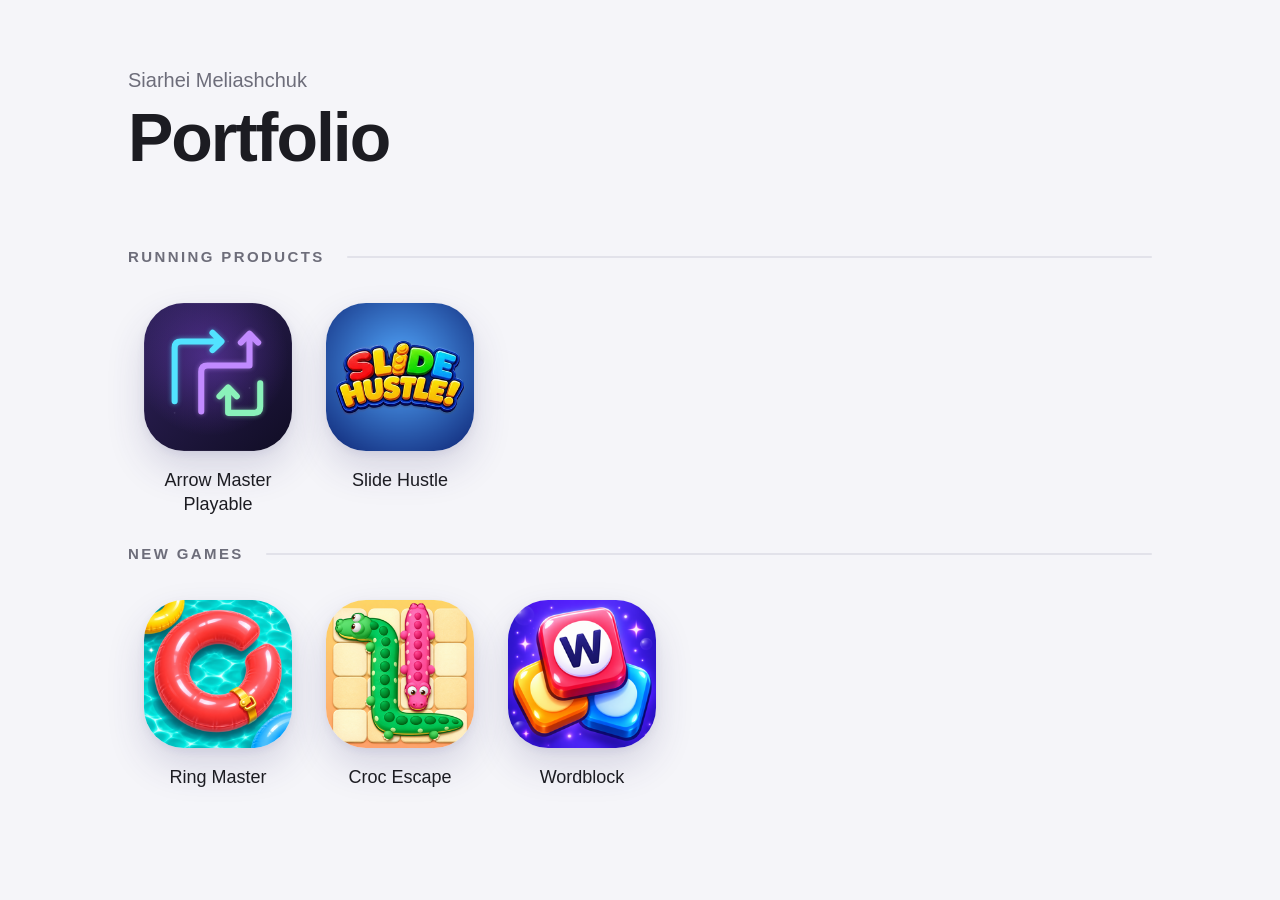
==== index.html @ e77d3eed "Add five games launched from icons Co-Authored-By: Claude Fable 5.2 <noreply@anthropic.com>" ====
<!doctype html>
<html lang="en">
<head>
<meta charset="utf-8">
<meta name="viewport" content="width=device-width, initial-scale=1, viewport-fit=cover">
<meta name="color-scheme" content="light">
<!-- Placeholder content for now: keep out of search engines. Remove once real content is in. -->
<meta name="robots" content="noindex">
<title>Portfolio</title>
<meta name="description" content="Portfolio of Siarhei Meliashchuk.">
<style>
  :root {
    --bg: #f5f5f9;
    --surface: #ffffff;
    --ink: #1c1c22;
    --muted: #6d6d7a;
    --line: #e2e2ea;
    --accent: #5b4bdb;
    --ph: #e9e9f1;
    --shadow: 0 18px 38px rgba(56, 52, 110, .16), 0 3px 8px rgba(56, 52, 110, .08);
    --maxw: 1080px;
  }
  * { box-sizing: border-box; }
  html { scroll-behavior: smooth; }
  body {
    margin: 0; background: var(--bg); color: var(--ink);
    font: 17px/1.6 Inter, -apple-system, BlinkMacSystemFont, "SF Pro Text", "Segoe UI", Roboto, "Helvetica Neue", Arial, sans-serif;
    -webkit-font-smoothing: antialiased;
  }
  a { color: inherit; }
  .wrap { max-width: var(--maxw); margin: 0 auto; padding: 0 28px; }

  /* Header */
  header.top {
    position: sticky; top: 0; z-index: 10;
    background: color-mix(in srgb, var(--bg) 86%, transparent);
    backdrop-filter: blur(12px);
  }
  .top .wrap { display: flex; align-items: center; gap: 22px; height: 64px; }
  .brand { font-weight: 600; text-decoration: none; margin-right: auto; }
  nav { display: flex; gap: 24px; }
  nav a { text-decoration: none; color: var(--muted); font-size: 15px; font-weight: 500; }
  nav a:hover { color: var(--ink); }

  /* Hero */
  .hero { padding-top: 64px; padding-bottom: 28px; }
  .who { margin: 0 0 6px; font-size: 20px; font-weight: 500; color: var(--muted); }
  .eyebrow {
    display: inline-block; font-size: 14px; font-weight: 700; letter-spacing: .14em; text-transform: uppercase;
    color: var(--muted); margin-bottom: 16px;
  }
  h1 { font-size: clamp(40px, 6.4vw, 68px); line-height: 1.05; letter-spacing: -0.03em; margin: 0; font-weight: 700; }
  .lead { font-size: clamp(18px, 2.1vw, 21px); color: var(--muted); max-width: 640px; margin: 0 0 30px; }
  .cta { display: flex; flex-wrap: wrap; gap: 12px; }
  .btn {
    display: inline-block; padding: 12px 22px; border-radius: 999px; text-decoration: none;
    font-weight: 600; font-size: 16px; background: var(--surface);
    box-shadow: 0 1px 3px rgba(56,52,110,.14); transition: transform .15s ease;
  }
  .btn:hover { transform: translateY(-2px); }
  .btn.primary { background: var(--ink); color: #fff; }

  /* Sections: uppercase label with a thin rule */
  section { padding: 44px 0 20px; }
  h2 {
    display: flex; align-items: center; gap: 22px; margin: 0 0 34px;
    font-size: 15px; font-weight: 700; letter-spacing: .16em; text-transform: uppercase; color: var(--muted);
    white-space: nowrap;
  }
  h2::after { content: ""; flex: 1; height: 2px; border-radius: 2px; background: var(--line); }
  .sub { color: var(--muted); margin: -14px 0 30px; max-width: 640px; font-size: 16px; }

  .about { display: grid; grid-template-columns: 200px 1fr; gap: 40px; align-items: start; }
  .photo {
    aspect-ratio: 1; border-radius: 26%; background: linear-gradient(145deg, #dcdcf0, #c9c6ea);
    box-shadow: var(--shadow);
    display: grid; place-items: center; color: #6a66a0; font-size: 14px; font-weight: 500; text-align: center; padding: 12px;
  }
  .about p { margin: 0 0 14px; }
  .facts { display: grid; grid-template-columns: repeat(3, 1fr); gap: 14px; margin-top: 24px; }
  .fact { background: var(--surface); border-radius: 20px; padding: 16px 20px; box-shadow: 0 1px 3px rgba(56,52,110,.10); }
  .fact b { display: block; font-size: 28px; letter-spacing: -0.02em; }
  .fact span { color: var(--muted); font-size: 14px; }

  /* Project icons */
  .apps { display: grid; grid-template-columns: repeat(auto-fill, 180px); gap: 44px 2px; margin-bottom: 26px; }
  .app { display: flex; flex-direction: column; align-items: center; gap: 18px; text-decoration: none; text-align: center; }
  .icon {
    width: 148px; aspect-ratio: 1; border-radius: 27%; box-shadow: var(--shadow);
    display: grid; place-items: center; overflow: hidden;
    color: rgba(255,255,255,.92); font-size: 54px; font-weight: 700;
    transition: transform .2s cubic-bezier(.2,.8,.2,1);
  }
  .icon img { width: 100%; height: 100%; object-fit: cover; display: block; }
  .app:hover .icon { transform: translateY(-5px) scale(1.03); }
  .app .name { font-size: 18px; font-weight: 500; line-height: 1.3; max-width: 180px; }
  .app .note { display: block; font-size: 14px; font-weight: 400; color: var(--muted); margin-top: 2px; }
  .g1 { background: linear-gradient(145deg, #3a2a78, #1b1440); }
  .g2 { background: linear-gradient(145deg, #4f7fe6, #2b3fa6); }
  .g3 { background: linear-gradient(145deg, #45d6c8, #1f9fb0); }
  .g4 { background: linear-gradient(145deg, #ffcf7a, #f29a4b); }
  .g5 { background: linear-gradient(145deg, #7a5cf5, #3d22c9); }

  .skills { display: grid; grid-template-columns: repeat(3, 1fr); gap: 18px; }
  .skills > div { background: var(--surface); border-radius: 22px; padding: 20px 22px; box-shadow: 0 1px 3px rgba(56,52,110,.10); }
  .skills h3 { margin: 0 0 8px; font-size: 17px; font-weight: 600; }
  .skills ul { margin: 0; padding: 0; list-style: none; color: var(--muted); }
  .skills li { padding: 6px 0; }

  .contact .cta { margin-top: 4px; }
  footer { padding: 46px 0 40px; color: var(--muted); font-size: 14px; }

  .ph { border-bottom: 2px dotted #b9b3ee; }

  @media (max-width: 860px) {
    nav { display: none; }
    .wrap { padding: 0 20px; }
    .hero { padding-top: 44px; padding-bottom: 28px; }
    .about { grid-template-columns: 1fr; }
    .photo { max-width: 160px; }
    .skills, .facts { grid-template-columns: 1fr; }
    h2 { font-size: 13px; gap: 14px; margin-bottom: 26px; }
  }
  @media (max-width: 520px) {
    .apps { grid-template-columns: repeat(2, 1fr); gap: 34px 12px; }
    .icon { width: min(132px, 36vw); font-size: 44px; }
    .app .name { font-size: 16px; }
  }
  @media (prefers-reduced-motion: reduce) {
    html { scroll-behavior: auto; }
    .btn, .icon { transition: none; }
  }

  /* Game player (opens over the page) */
  body.playing { overflow: hidden; }
  a:focus-visible, button:focus-visible { outline: 3px solid #8d70ef; outline-offset: 6px; }
  dialog {
    --left: max(12px, env(safe-area-inset-left)); --right: max(12px, env(safe-area-inset-right));
    --top: max(12px, env(safe-area-inset-top)); --bottom: max(12px, env(safe-area-inset-bottom));
    --game-width: min(calc((100dvh - var(--top) - var(--bottom)) * .5625), calc(100vw - var(--left) - var(--right) - 56px), 450px);
    padding: 0; border: 0; background: transparent; color: white; max-width: none; max-height: none; overflow: visible;
    width: calc(var(--game-width) + 56px); margin: auto;
  }
  dialog[open] { display: grid; grid-template-columns: 44px minmax(0, 1fr); gap: 12px; align-items: start; }
  dialog::backdrop { background: #14101fef; backdrop-filter: blur(16px); }
  dialog h2::after { content: none; }
  .visually-hidden { position: absolute; width: 1px; height: 1px; padding: 0; margin: -1px; overflow: hidden; clip-path: inset(50%); white-space: nowrap; }
  .back-button {
    grid-column: 1; grid-row: 1; display: grid; place-items: center; width: 44px; height: 44px; padding: 0; cursor: pointer;
    border: 1px solid #ffffff24; background: #ffffff0c; border-radius: 50%; color: #e3ddec;
  }
  .back-button:hover { background: #ffffff20; }
  .game-viewport {
    grid-column: 2; grid-row: 1; position: relative; width: 100%; min-width: 0; aspect-ratio: 9 / 16;
    background: #120d2b; border-radius: 18px; overflow: hidden; box-shadow: 0 18px 70px #0006; outline: 1px solid #ffffff18;
  }
  .game-viewport iframe { position: absolute; top: 0; left: 0; display: block; width: 450px; height: 800px; border: 0; transform-origin: top left; }
</style>
</head>
<body>

<main id="top">
  <div class="wrap hero">
    <p class="who">Siarhei Meliashchuk</p>
    <h1>Portfolio</h1>
  </div>

  <section id="work">
    <div class="wrap">
      <h2>Running products</h2>
      <div class="apps">
        <a class="app" href="#play/neon-arrow-escape" data-game="neon-arrow-escape" data-title="Arrow Master Playable" aria-label="Play Arrow Master Playable">
          <span class="icon"><img src="assets/neon-arrow-escape.svg" alt="" width="148" height="148"></span>
          <span class="name">Arrow Master Playable</span>
        </a>
        <a class="app" href="#play/slide-hustle" data-game="slide-hustle" data-title="Slide Hustle" aria-label="Play Slide Hustle">
          <span class="icon"><img src="assets/slide-hustle.png" alt="" width="148" height="148"></span>
          <span class="name">Slide Hustle</span>
        </a>
      </div>
    </div>
    <div class="wrap">
      <h2>New games</h2>
      <div class="apps">
        <a class="app" href="#play/ring-master" data-game="ring-master" data-title="Ring Master" aria-label="Play Ring Master">
          <span class="icon"><img src="assets/ring-master.png" alt="" width="148" height="148"></span>
          <span class="name">Ring Master</span>
        </a>
        <a class="app" href="#play/croc-escape" data-game="croc-escape" data-title="Croc Escape" aria-label="Play Croc Escape">
          <span class="icon"><img src="assets/croc-escape.png" alt="" width="148" height="148"></span>
          <span class="name">Croc Escape</span>
        </a>
        <a class="app" href="#play/wordblock" data-game="wordblock" data-title="Wordblock" aria-label="Play Wordblock">
          <span class="icon"><img src="assets/wordblock.png" alt="" width="148" height="148"></span>
          <span class="name">Wordblock</span>
        </a>
      </div>
    </div>
  </section>
</main>

<dialog id="player" aria-labelledby="player-title">
  <h2 id="player-title" class="visually-hidden"></h2>
  <div class="game-viewport" id="game-viewport"></div>
  <button id="close-player" class="back-button" type="button" aria-label="Back to portfolio" title="Back to portfolio"><svg viewBox="0 0 24 24" width="22" height="22" fill="none" stroke="currentColor" stroke-width="1.8" stroke-linecap="round" stroke-linejoin="round" aria-hidden="true"><path d="M19 12H5m7-7-7 7 7 7"/></svg></button>
</dialog>

<script>
(function () {
  var player = document.getElementById('player');
  var viewport = document.getElementById('game-viewport');
  var closeButton = document.getElementById('close-player');
  var activeId = null, returnFocus = null;

  // Games are designed for 450x800; scale the frame to the available width.
  function fitGame() {
    var frame = viewport.querySelector('iframe');
    if (frame && player.open) frame.style.transform = 'scale(' + viewport.getBoundingClientRect().width / 450 + ')';
  }
  new ResizeObserver(fitGame).observe(viewport);

  function closePlayer() {
    if (player.open) player.close();
    viewport.replaceChildren();
    activeId = null;
    document.body.classList.remove('playing');
    if (location.hash.indexOf('#play/') === 0) history.replaceState(null, '', location.pathname + location.search);
    if (returnFocus) returnFocus.focus();
  }

  function syncPlayer() {
    var id = location.hash.indexOf('#play/') === 0 ? location.hash.slice(6) : null;
    var link = id && document.querySelector('[data-game="' + CSS.escape(id) + '"]');
    if (!link) { if (player.open) closePlayer(); return; }
    if (activeId === id) return;
    returnFocus = link;
    document.getElementById('player-title').textContent = link.dataset.title;
    var frame = document.createElement('iframe');
    frame.title = link.dataset.title + ' — game';
    frame.src = 'games/' + id + '/';
    frame.allow = 'autoplay; fullscreen';
    frame.addEventListener('load', function () {
      try {
        frame.contentWindow.addEventListener('keydown', function (e) {
          if (e.key === 'Escape') { e.preventDefault(); closePlayer(); }
        });
      } catch (_) {}
    });
    viewport.replaceChildren(frame);
    activeId = id;
    document.body.classList.add('playing');
    if (!player.open) player.showModal();
    fitGame();
    closeButton.focus();
  }

  document.addEventListener('click', function (e) {
    var link = e.target.closest('[data-game]');
    if (!link || e.ctrlKey || e.metaKey || e.shiftKey || e.altKey) return;
    e.preventDefault();
    var hash = '#play/' + link.dataset.game;
    if (location.hash === hash) syncPlayer(); else location.hash = hash;
  });
  closeButton.addEventListener('click', closePlayer);
  player.addEventListener('cancel', function (e) { e.preventDefault(); closePlayer(); });
  player.addEventListener('click', function (e) {
    if (e.target !== player) return;
    var r = player.getBoundingClientRect();
    if (e.clientX < r.left || e.clientX > r.right || e.clientY < r.top || e.clientY > r.bottom) closePlayer();
  });
  window.addEventListener('hashchange', syncPlayer);
  syncPlayer();
})();
</script>

</body>
</html>
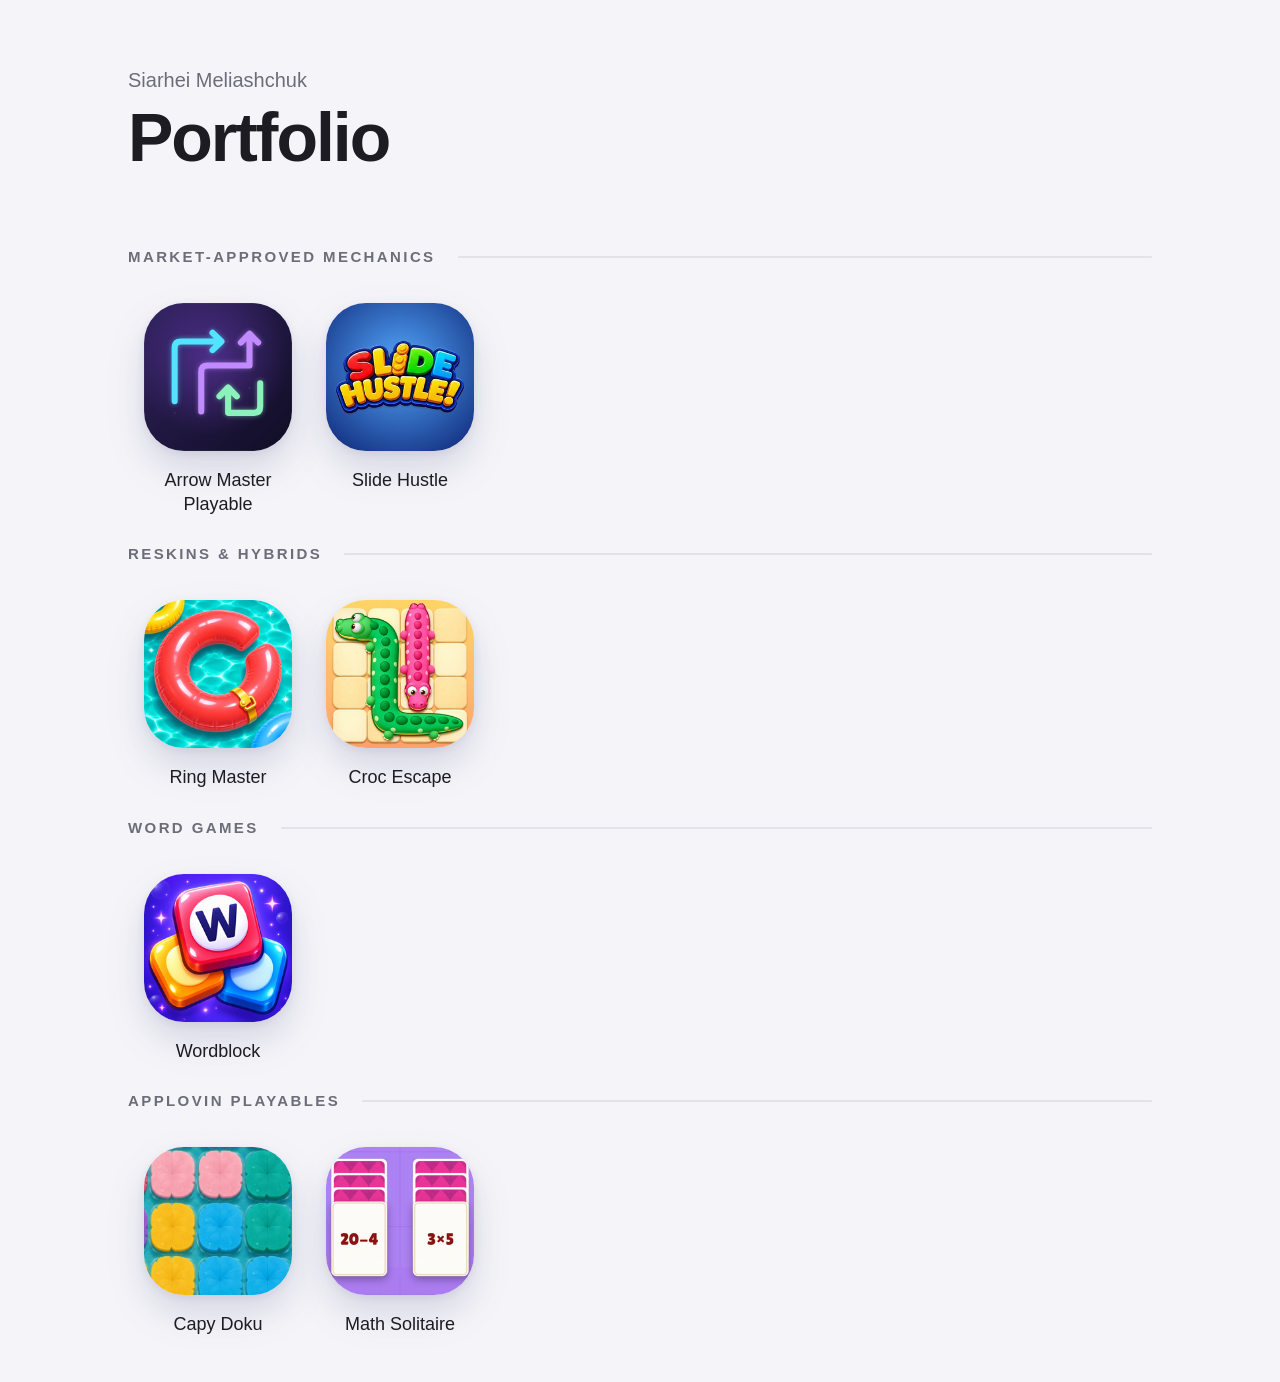
==== commit 00c8b752: "Four blocks; add Capy Doku and Math Solitaire playables Co-Authored-By: Claude Fable 5.2 <noreply@an" ====
--- a/index.html
+++ b/index.html
@@ -167,7 +167,7 @@
 
   <section id="work">
     <div class="wrap">
-      <h2>Running products</h2>
+      <h2>Market-approved mechanics</h2>
       <div class="apps">
         <a class="app" href="#play/neon-arrow-escape" data-game="neon-arrow-escape" data-title="Arrow Master Playable" aria-label="Play Arrow Master Playable">
           <span class="icon"><img src="assets/neon-arrow-escape.svg" alt="" width="148" height="148"></span>
@@ -180,7 +180,7 @@
       </div>
     </div>
     <div class="wrap">
-      <h2>New games</h2>
+      <h2>Reskins &amp; Hybrids</h2>
       <div class="apps">
         <a class="app" href="#play/ring-master" data-game="ring-master" data-title="Ring Master" aria-label="Play Ring Master">
           <span class="icon"><img src="assets/ring-master.png" alt="" width="148" height="148"></span>
@@ -190,9 +190,27 @@
           <span class="icon"><img src="assets/croc-escape.png" alt="" width="148" height="148"></span>
           <span class="name">Croc Escape</span>
         </a>
+      </div>
+    </div>
+    <div class="wrap">
+      <h2>Word Games</h2>
+      <div class="apps">
         <a class="app" href="#play/wordblock" data-game="wordblock" data-title="Wordblock" aria-label="Play Wordblock">
           <span class="icon"><img src="assets/wordblock.png" alt="" width="148" height="148"></span>
           <span class="name">Wordblock</span>
+        </a>
+      </div>
+    </div>
+    <div class="wrap">
+      <h2>Applovin Playables</h2>
+      <div class="apps">
+        <a class="app" href="#play/capy-doku" data-game="capy-doku" data-title="Capy Doku" aria-label="Play Capy Doku">
+          <span class="icon"><img src="assets/capy-doku.png" alt="" width="148" height="148"></span>
+          <span class="name">Capy Doku</span>
+        </a>
+        <a class="app" href="#play/math-solitaire" data-game="math-solitaire" data-title="Math Solitaire" aria-label="Play Math Solitaire">
+          <span class="icon"><img src="assets/math-solitaire.png" alt="" width="148" height="148"></span>
+          <span class="name">Math Solitaire</span>
         </a>
       </div>
     </div>
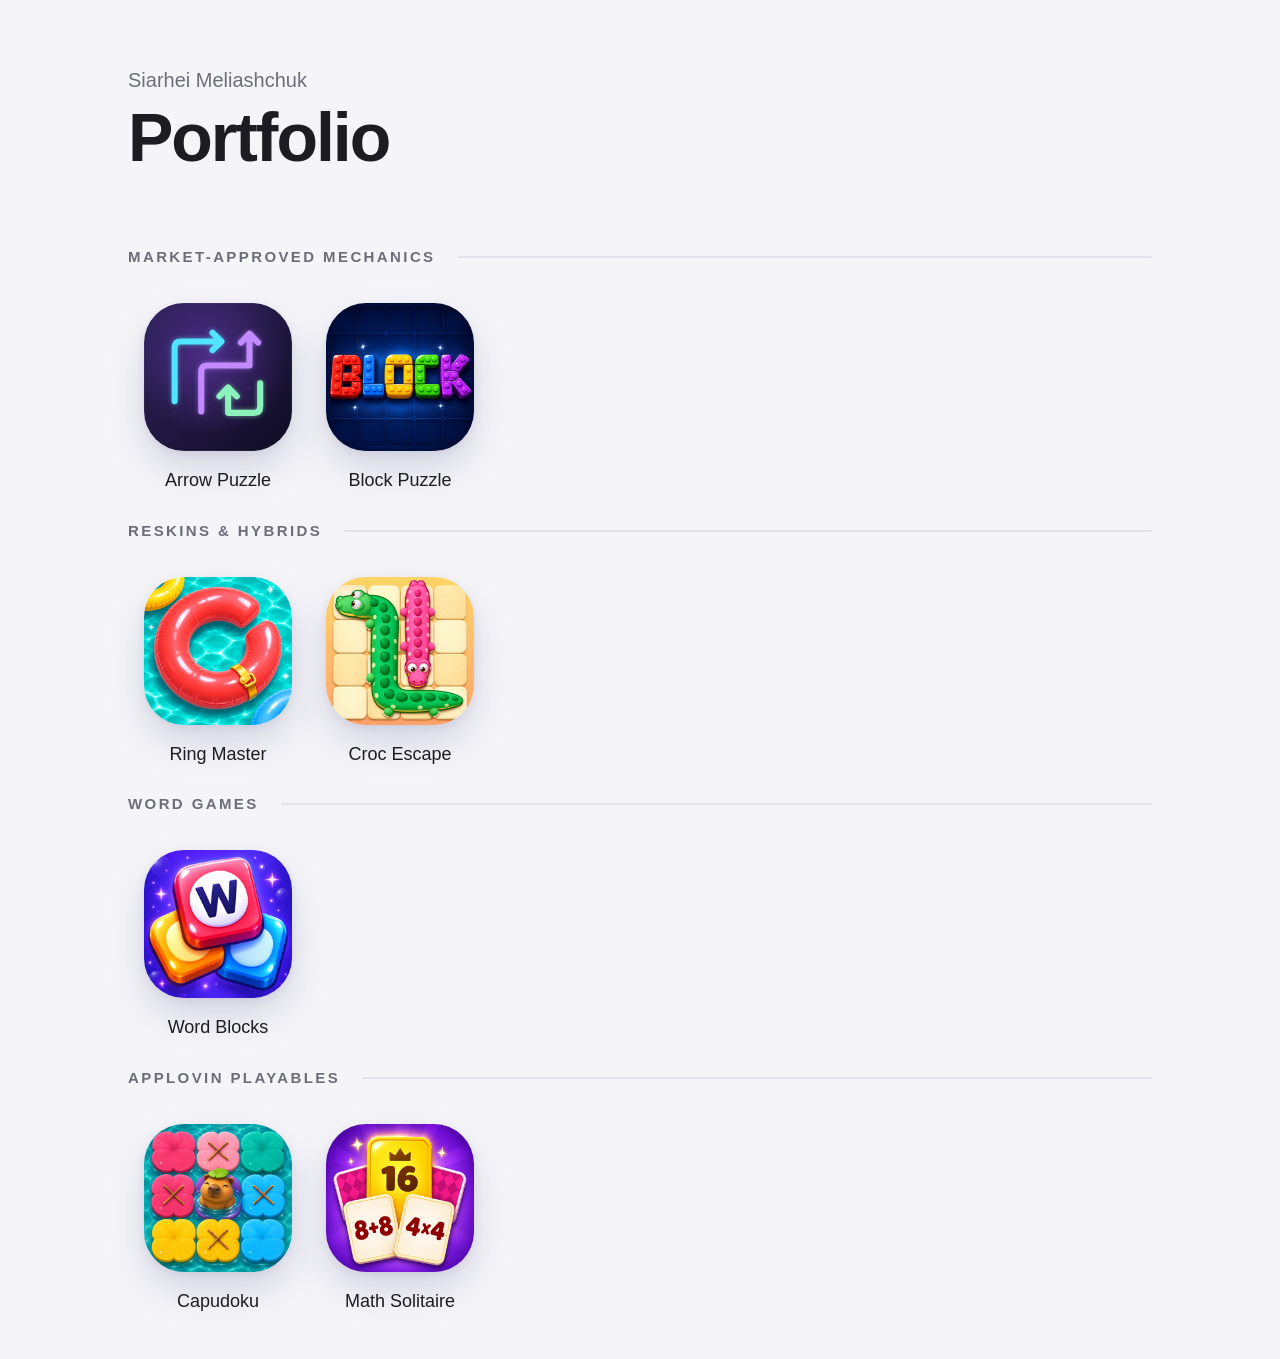
==== commit fb86a936: "Rename games; new icons for Block Puzzle, Capudoku, Math Solitaire Co-Authored-By: Claude Fable 5.2 " ====
--- a/index.html
+++ b/index.html
@@ -169,13 +169,13 @@
     <div class="wrap">
       <h2>Market-approved mechanics</h2>
       <div class="apps">
-        <a class="app" href="#play/neon-arrow-escape" data-game="neon-arrow-escape" data-title="Arrow Master Playable" aria-label="Play Arrow Master Playable">
+        <a class="app" href="#play/neon-arrow-escape" data-game="neon-arrow-escape" data-title="Arrow Puzzle" aria-label="Play Arrow Puzzle">
           <span class="icon"><img src="assets/neon-arrow-escape.svg" alt="" width="148" height="148"></span>
-          <span class="name">Arrow Master Playable</span>
-        </a>
-        <a class="app" href="#play/slide-hustle" data-game="slide-hustle" data-title="Slide Hustle" aria-label="Play Slide Hustle">
-          <span class="icon"><img src="assets/slide-hustle.png" alt="" width="148" height="148"></span>
-          <span class="name">Slide Hustle</span>
+          <span class="name">Arrow Puzzle</span>
+        </a>
+        <a class="app" href="#play/slide-hustle" data-game="slide-hustle" data-title="Block Puzzle" aria-label="Play Block Puzzle">
+          <span class="icon"><img src="assets/slide-hustle.png?v=2" alt="" width="148" height="148"></span>
+          <span class="name">Block Puzzle</span>
         </a>
       </div>
     </div>
@@ -195,21 +195,21 @@
     <div class="wrap">
       <h2>Word Games</h2>
       <div class="apps">
-        <a class="app" href="#play/wordblock" data-game="wordblock" data-title="Wordblock" aria-label="Play Wordblock">
+        <a class="app" href="#play/wordblock" data-game="wordblock" data-title="Word Blocks" aria-label="Play Word Blocks">
           <span class="icon"><img src="assets/wordblock.png" alt="" width="148" height="148"></span>
-          <span class="name">Wordblock</span>
+          <span class="name">Word Blocks</span>
         </a>
       </div>
     </div>
     <div class="wrap">
       <h2>Applovin Playables</h2>
       <div class="apps">
-        <a class="app" href="#play/capy-doku" data-game="capy-doku" data-title="Capy Doku" aria-label="Play Capy Doku">
-          <span class="icon"><img src="assets/capy-doku.png" alt="" width="148" height="148"></span>
-          <span class="name">Capy Doku</span>
+        <a class="app" href="#play/capy-doku" data-game="capy-doku" data-title="Capudoku" aria-label="Play Capudoku">
+          <span class="icon"><img src="assets/capy-doku.png?v=2" alt="" width="148" height="148"></span>
+          <span class="name">Capudoku</span>
         </a>
         <a class="app" href="#play/math-solitaire" data-game="math-solitaire" data-title="Math Solitaire" aria-label="Play Math Solitaire">
-          <span class="icon"><img src="assets/math-solitaire.png" alt="" width="148" height="148"></span>
+          <span class="icon"><img src="assets/math-solitaire.png?v=2" alt="" width="148" height="148"></span>
           <span class="name">Math Solitaire</span>
         </a>
       </div>
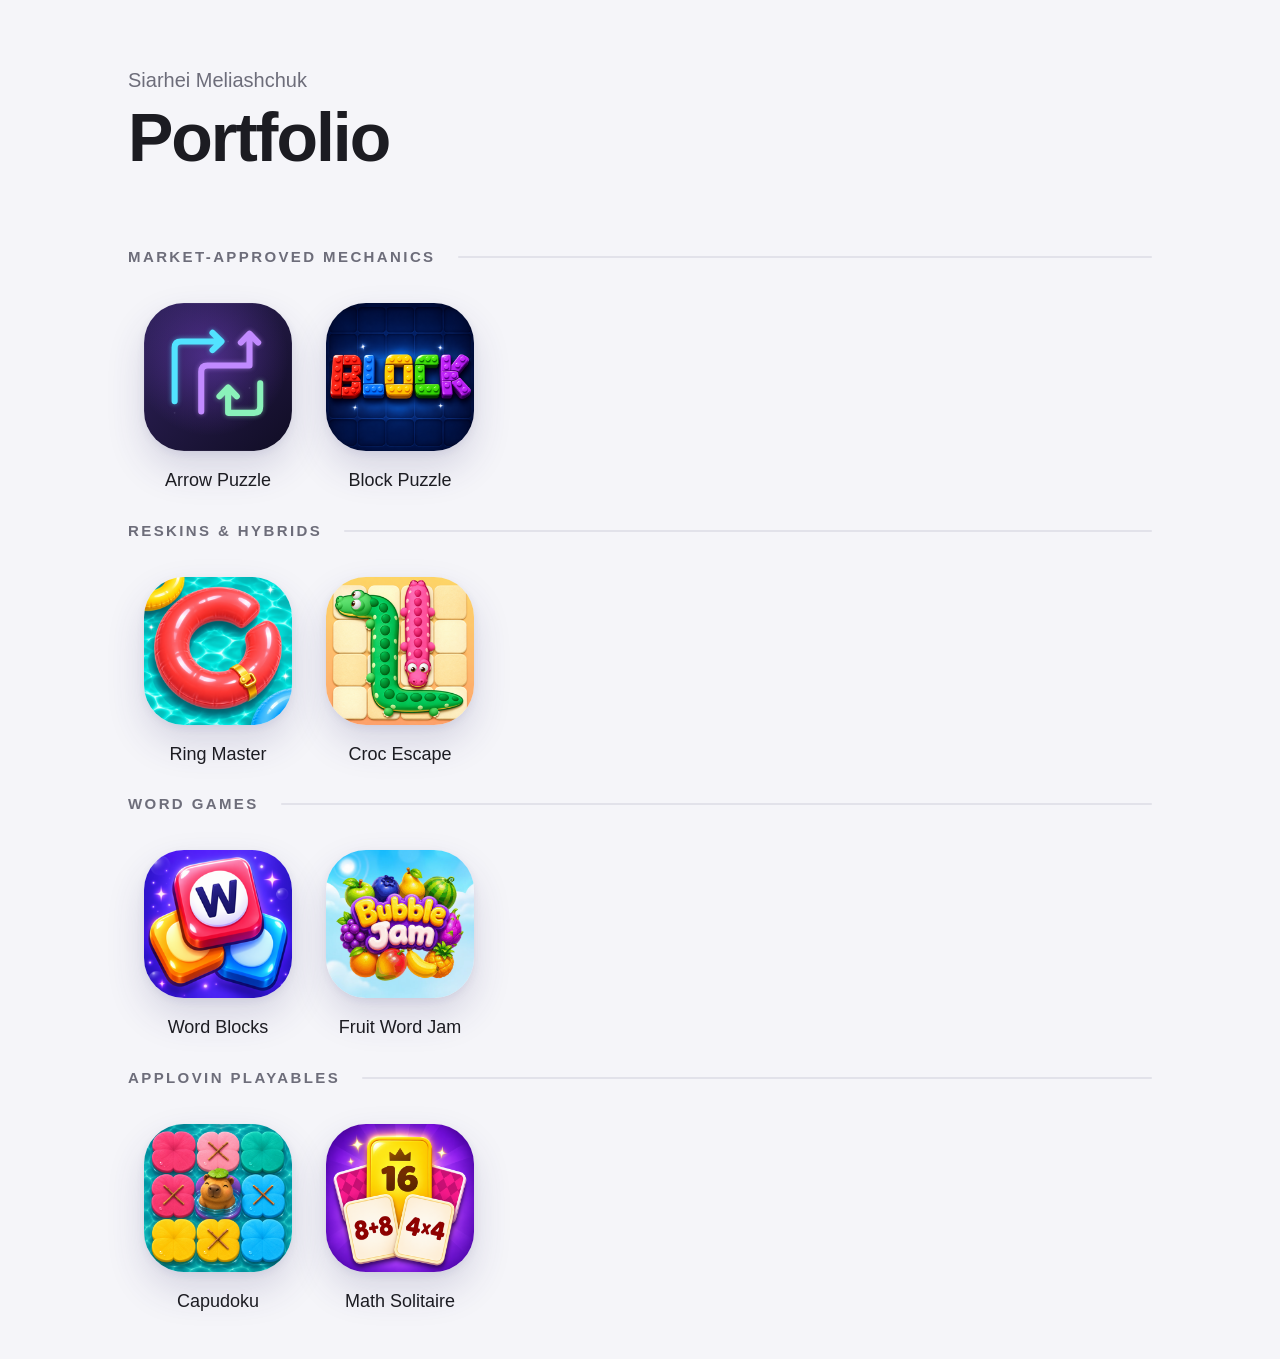
==== commit 9e9c96cd: "Add Fruit Word Jam to Word Games Co-Authored-By: Claude Fable 5.2 <noreply@anthropic.com>" ====
--- a/index.html
+++ b/index.html
@@ -198,6 +198,10 @@
         <a class="app" href="#play/wordblock" data-game="wordblock" data-title="Word Blocks" aria-label="Play Word Blocks">
           <span class="icon"><img src="assets/wordblock.png" alt="" width="148" height="148"></span>
           <span class="name">Word Blocks</span>
+        </a>
+        <a class="app" href="#play/fruit-word-jam" data-game="fruit-word-jam" data-title="Fruit Word Jam" aria-label="Play Fruit Word Jam">
+          <span class="icon"><img src="assets/fruit-word-jam.png" alt="" width="148" height="148"></span>
+          <span class="name">Fruit Word Jam</span>
         </a>
       </div>
     </div>
